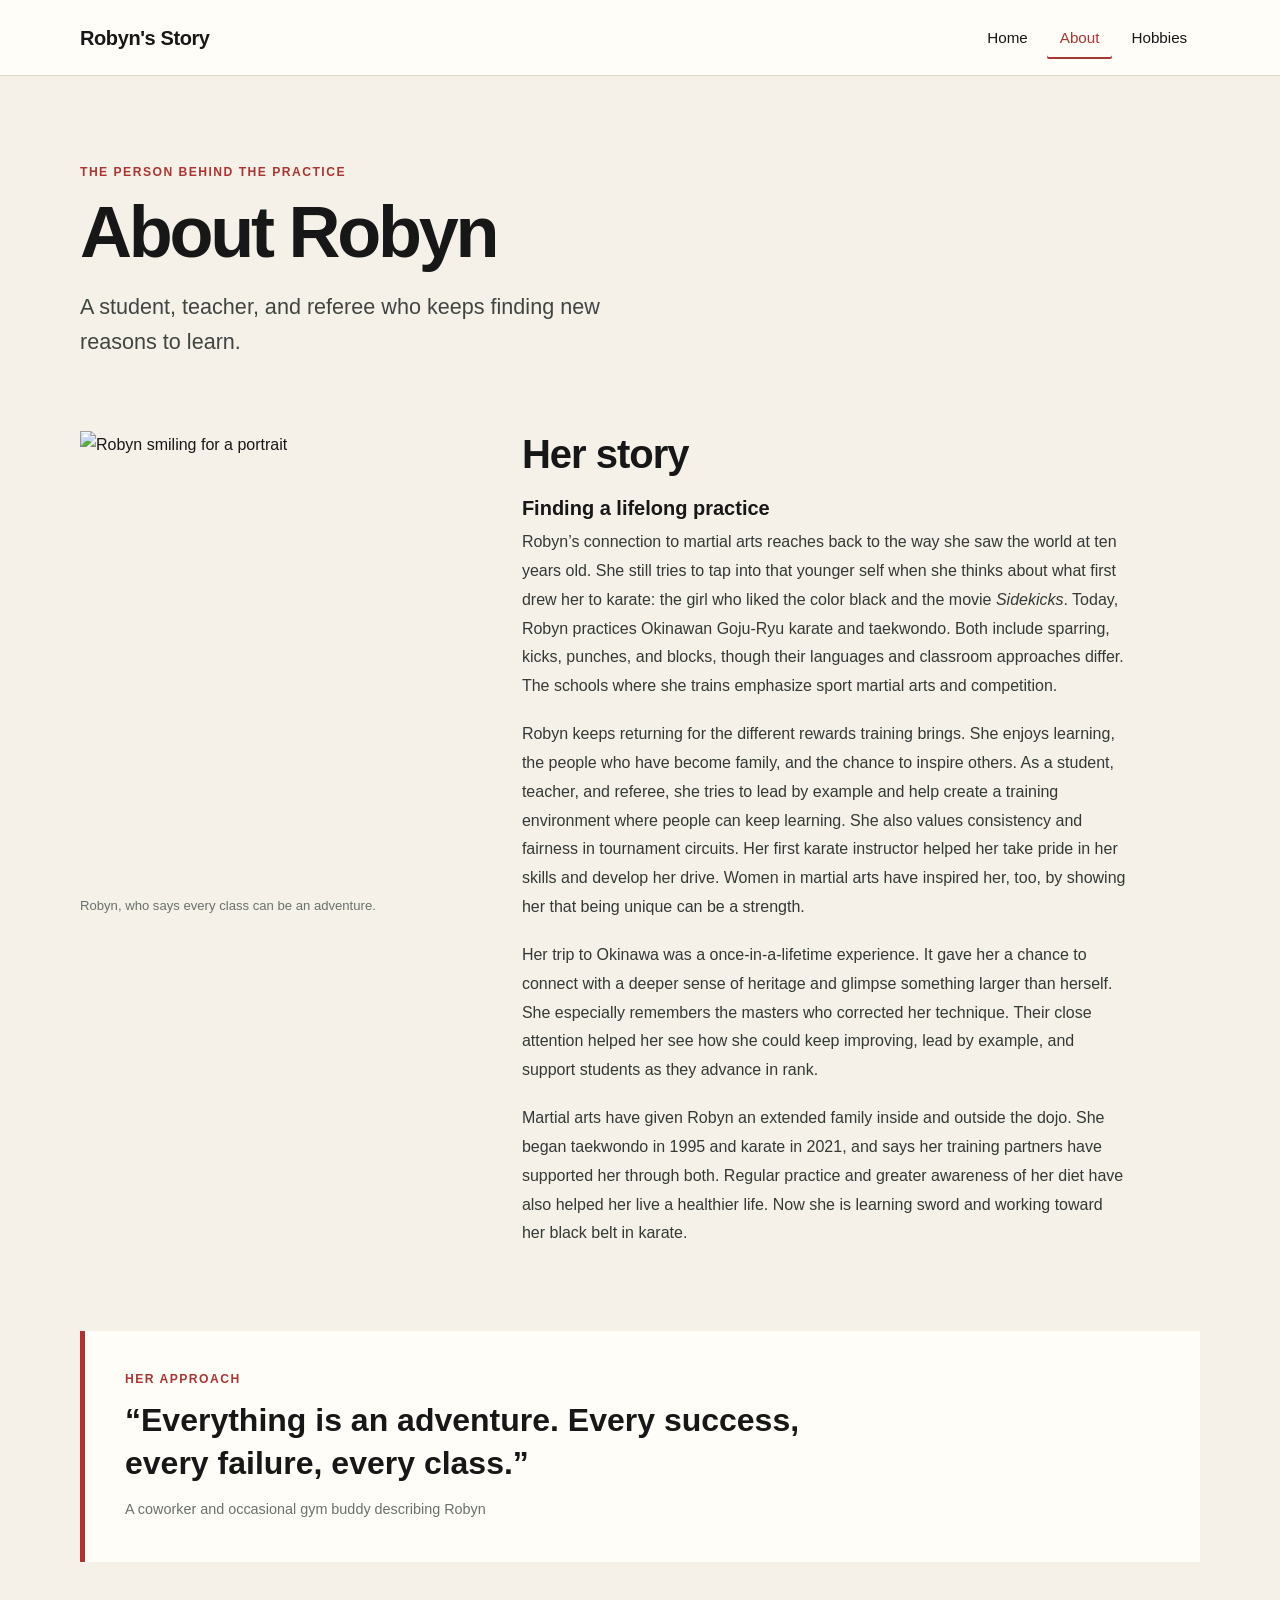
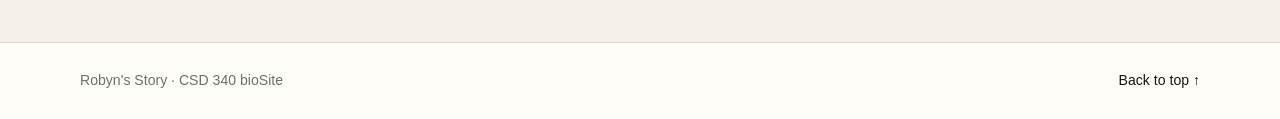
==== about.html @ a222a5d9 "Add files via upload" ====
<!-- Prince Hubbard | November 21, 2026 | Module 6.3 Assignment: bioSite Development -->
<!DOCTYPE html>
<html lang="en">
<head>
    <meta charset="UTF-8">
    <meta name="viewport" content="width=device-width, initial-scale=1.0">
    <meta name="description" content="Read Robyn's story and how martial arts have influenced her life.">
    <title>About Robyn | CSD 340 bioSite</title>
    <link rel="stylesheet" href="style.css">
</head>
<body>
    <a class="skip-link" href="#main-content">Skip to main content</a>
    <header class="site-header">
        <a class="wordmark" href="index.html">Robyn's Story</a>
        <nav class="site-nav" aria-label="Main navigation">
            <a href="index.html">Home</a>
            <a class="active" aria-current="page" href="about.html">About</a>
            <a href="hobbies.html">Hobbies</a>
        </nav>
    </header>

    <main id="main-content" class="page-width">
        <section class="page-intro" aria-labelledby="page-title">
            <p class="eyebrow">The person behind the practice</p>
            <h1 id="page-title">About Robyn</h1>
            <p class="hero-lede">A student, teacher, and referee who keeps finding new reasons to learn.</p>
        </section>

        <section class="bio-layout" aria-label="Robyn's biography">
            <figure class="portrait-card">
                <img src="images/robyn-portrait.jpg" alt="Robyn smiling for a portrait">
                <figcaption>Robyn, who says every class can be an adventure.</figcaption>
            </figure>
            <div class="prose">
                <h2>Her story</h2>
                <h3>Finding a lifelong practice</h3>
                <p>Robyn’s connection to martial arts reaches back to the way she saw the world at ten years old. She still tries to tap into that younger self when she thinks about what first drew her to karate: the girl who liked the color black and the movie <em>Sidekicks</em>. Today, Robyn practices Okinawan Goju-Ryu karate and taekwondo. Both include sparring, kicks, punches, and blocks, though their languages and classroom approaches differ. The schools where she trains emphasize sport martial arts and competition.</p>
                <p>Robyn keeps returning for the different rewards training brings. She enjoys learning, the people who have become family, and the chance to inspire others. As a student, teacher, and referee, she tries to lead by example and help create a training environment where people can keep learning. She also values consistency and fairness in tournament circuits. Her first karate instructor helped her take pride in her skills and develop her drive. Women in martial arts have inspired her, too, by showing her that being unique can be a strength.</p>
                <p>Her trip to Okinawa was a once-in-a-lifetime experience. It gave her a chance to connect with a deeper sense of heritage and glimpse something larger than herself. She especially remembers the masters who corrected her technique. Their close attention helped her see how she could keep improving, lead by example, and support students as they advance in rank.</p>
                <p>Martial arts have given Robyn an extended family inside and outside the dojo. She began taekwondo in 1995 and karate in 2021, and says her training partners have supported her through both. Regular practice and greater awareness of her diet have also helped her live a healthier life. Now she is learning sword and working toward her black belt in karate.</p>
            </div>
        </section>

        <aside class="quote-card" aria-label="Robyn's outlook on training">
            <p class="eyebrow">Her approach</p>
            <blockquote>“Everything is an adventure. Every success, every failure, every class.”</blockquote>
            <p class="quote-attribution">A coworker and occasional gym buddy describing Robyn</p>
        </aside>
    </main>

    <footer class="site-footer">
        <div class="page-width footer-inner">
            <p>Robyn's Story · CSD 340 bioSite</p>
            <a href="#main-content">Back to top ↑</a>
        </div>
    </footer>
</body>
</html>
---- style.css ----
/* Prince Hubbard | November 21, 2026 | Module 6.3 Assignment: bioSite Development */
:root {
    color-scheme: light;
    --ink: #171717;
    --ivory: #f5f1e8;
    --paper: #fffdf8;
    --dojo-red: #a93632;
    --warm-wood: #9a6847;
    --slate: #68716e;
    --line: #ded7c9;
    --shadow: 0 12px 32px rgb(23 23 23 / 10%);
    --body-font: Arial, Helvetica, sans-serif;
    --heading-font: "Trebuchet MS", Arial, sans-serif;
    --measure: 68ch;
}

* {
    box-sizing: border-box;
}

html {
    scroll-behavior: smooth;
}

body {
    margin: 0;
    background: var(--ivory);
    color: var(--ink);
    font-family: var(--body-font);
    font-size: 1rem;
    line-height: 1.7;
}

img {
    display: block;
    max-width: 100%;
}

figure {
    margin: 0;
}

h1,
h2,
h3,
p {
    margin-top: 0;
}

h1,
h2,
h3 {
    color: var(--ink);
    font-family: var(--heading-font);
    line-height: 1.15;
}

h1 {
    max-width: 14ch;
    margin-bottom: 1rem;
    font-size: clamp(2.6rem, 7vw, 5.25rem);
    font-weight: 700;
    letter-spacing: -0.045em;
}

h2 {
    margin-bottom: 0.75rem;
    font-size: clamp(1.75rem, 4vw, 2.5rem);
    letter-spacing: -0.025em;
}

h3 {
    margin-bottom: 0.5rem;
    font-size: 1.25rem;
}

a {
    color: var(--dojo-red);
}

a:hover {
    color: #762421;
}

a:focus-visible {
    outline: 3px solid var(--warm-wood);
    outline-offset: 4px;
}

.skip-link {
    position: absolute;
    top: -5rem;
    left: 1rem;
    z-index: 10;
    padding: 0.65rem 1rem;
    background: var(--paper);
    color: var(--ink);
}

.skip-link:focus {
    top: 1rem;
}

.page-width {
    width: min(1120px, calc(100% - 2.5rem));
    margin-inline: auto;
}

.site-header {
    display: flex;
    min-height: 76px;
    align-items: center;
    justify-content: space-between;
    gap: 2rem;
    padding: 0.75rem max(1.25rem, calc((100vw - 1120px) / 2));
    border-bottom: 1px solid var(--line);
    background: var(--paper);
}

.wordmark {
    color: var(--ink);
    font-family: var(--heading-font);
    font-size: 1.25rem;
    font-weight: 700;
    letter-spacing: -0.02em;
    text-decoration: none;
}

.site-nav {
    display: flex;
    flex-wrap: wrap;
    gap: 0.4rem;
}

.site-nav a {
    padding: 0.55rem 0.8rem;
    border-radius: 2px;
    color: var(--ink);
    font-size: 0.95rem;
    text-decoration: none;
}

.site-nav a:hover,
.site-nav a.active {
    color: var(--dojo-red);
}

.site-nav a.active {
    box-shadow: inset 0 -2px 0 var(--dojo-red);
}

.hero {
    display: grid;
    grid-template-columns: minmax(0, 0.95fr) minmax(0, 1.05fr);
    align-items: center;
    gap: clamp(2rem, 6vw, 5rem);
    padding-block: clamp(3.5rem, 8vw, 7rem);
}

.hero-copy {
    padding-block: 0.5rem;
}

.eyebrow,
.card-kicker {
    margin-bottom: 0.65rem;
    color: var(--dojo-red);
    font-size: 0.76rem;
    font-weight: 700;
    letter-spacing: 0.12em;
    line-height: 1.4;
    text-transform: uppercase;
}

.hero-lede {
    max-width: 46ch;
    margin-bottom: 1.5rem;
    color: #414542;
    font-size: clamp(1.1rem, 2vw, 1.35rem);
    line-height: 1.6;
}

.button-link {
    display: inline-flex;
    align-items: center;
    gap: 0.7rem;
    padding: 0.85rem 1.1rem;
    border: 1px solid var(--dojo-red);
    border-radius: 2px;
    background: var(--dojo-red);
    color: #fff;
    font-weight: 700;
    text-decoration: none;
}

.button-link:hover {
    border-color: #762421;
    background: #762421;
    color: #fff;
}

.hero-image img {
    width: 100%;
    aspect-ratio: 4 / 3;
    object-fit: cover;
    box-shadow: var(--shadow);
}

figcaption {
    margin-top: 0.55rem;
    color: var(--slate);
    font-size: 0.82rem;
    line-height: 1.45;
}

.milestones {
    padding-block: 2rem 5rem;
}

.section-heading {
    margin-bottom: 1.5rem;
}

.card-grid {
    display: grid;
    grid-template-columns: repeat(3, minmax(0, 1fr));
    gap: 1rem;
}

.story-card {
    min-height: 205px;
    padding: 1.5rem;
    border: 1px solid var(--line);
    border-top: 4px solid var(--warm-wood);
    background: var(--paper);
}

.story-card p:last-child {
    margin-bottom: 0;
    color: #414542;
}

.card-kicker {
    color: var(--warm-wood);
}

.feature-band {
    display: grid;
    grid-template-columns: minmax(0, 1fr) minmax(0, 0.8fr);
    align-items: center;
    gap: clamp(2rem, 6vw, 4rem);
    padding-block: 2rem 6rem;
}

.feature-image img {
    width: 100%;
    aspect-ratio: 16 / 10;
    object-fit: cover;
}

.feature-copy p:not(.eyebrow) {
    max-width: var(--measure);
    color: #414542;
}

.text-link {
    display: inline-block;
    margin-top: 0.5rem;
    font-weight: 700;
    text-underline-offset: 0.2em;
}

.page-intro {
    max-width: 760px;
    padding-block: clamp(3rem, 7vw, 5.5rem) 2rem;
}

.page-intro h1 {
    font-size: clamp(2.7rem, 6vw, 4.5rem);
}

.bio-layout {
    display: grid;
    grid-template-columns: minmax(240px, 0.7fr) minmax(0, 1.3fr);
    align-items: start;
    gap: clamp(2rem, 6vw, 5rem);
    padding-block: 1rem 4rem;
}

.portrait-card {
    position: sticky;
    top: 1.5rem;
}

.portrait-card img {
    width: 100%;
    aspect-ratio: 4 / 5;
    object-fit: cover;
    object-position: center 35%;
}

.prose {
    max-width: var(--measure);
}

.prose h2 {
    margin-bottom: 1.25rem;
}

.prose p {
    margin-bottom: 1.2rem;
    color: #343936;
    line-height: 1.8;
}

.quote-card {
    margin-bottom: 5rem;
    padding: clamp(1.5rem, 4vw, 2.5rem);
    border-left: 5px solid var(--dojo-red);
    background: var(--paper);
}

.quote-card blockquote {
    max-width: 38ch;
    margin: 0 0 0.75rem;
    font-family: var(--heading-font);
    font-size: clamp(1.4rem, 3vw, 2rem);
    font-weight: 700;
    line-height: 1.35;
}

.quote-attribution {
    margin-bottom: 0;
    color: var(--slate);
    font-size: 0.9rem;
}

.practice-grid {
    display: grid;
    grid-template-columns: repeat(3, minmax(0, 1fr));
    gap: 1.25rem;
    padding-block: 1rem 4rem;
}

.photo-card {
    overflow: hidden;
    border: 1px solid var(--line);
    background: var(--paper);
}

.photo-card > img {
    width: 100%;
    aspect-ratio: 4 / 3;
    object-fit: cover;
}

.photo-card-body {
    padding: 1.25rem;
}

.photo-card-body p:last-child {
    margin-bottom: 0;
    color: #414542;
}

.next-chapter {
    display: grid;
    grid-template-columns: minmax(0, 1fr) minmax(0, 1fr);
    align-items: center;
    gap: clamp(2rem, 6vw, 4rem);
    padding-block: 1rem 6rem;
}

.gate-image img {
    width: 100%;
    max-height: 540px;
    aspect-ratio: 4 / 5;
    object-fit: cover;
}

.next-chapter-copy p:not(.eyebrow) {
    max-width: 48ch;
    color: #414542;
}

.site-footer {
    border-top: 1px solid var(--line);
    background: var(--paper);
}

.footer-inner {
    display: flex;
    min-height: 76px;
    align-items: center;
    justify-content: space-between;
    gap: 1rem;
    color: var(--slate);
    font-size: 0.88rem;
}

.footer-inner p {
    margin: 0;
}

.footer-inner a {
    color: var(--ink);
    text-decoration: none;
}

.footer-inner a:hover {
    color: var(--dojo-red);
    text-decoration: underline;
}

@media (max-width: 760px) {
    .site-header {
        align-items: flex-start;
        flex-direction: column;
        gap: 0.65rem;
        padding-block: 1rem;
    }

    .site-nav {
        width: 100%;
    }

    .site-nav a {
        padding-left: 0;
        padding-right: 1.1rem;
    }

    .hero,
    .feature-band,
    .bio-layout,
    .next-chapter {
        grid-template-columns: 1fr;
    }

    .hero {
        gap: 2rem;
        padding-block: 3rem;
    }

    .card-grid,
    .practice-grid {
        grid-template-columns: 1fr;
    }

    .story-card {
        min-height: 0;
    }

    .portrait-card {
        position: static;
        max-width: 420px;
    }

    .practice-grid {
        gap: 1rem;
    }
}

@media (prefers-reduced-motion: reduce) {
    html {
        scroll-behavior: auto;
    }
}
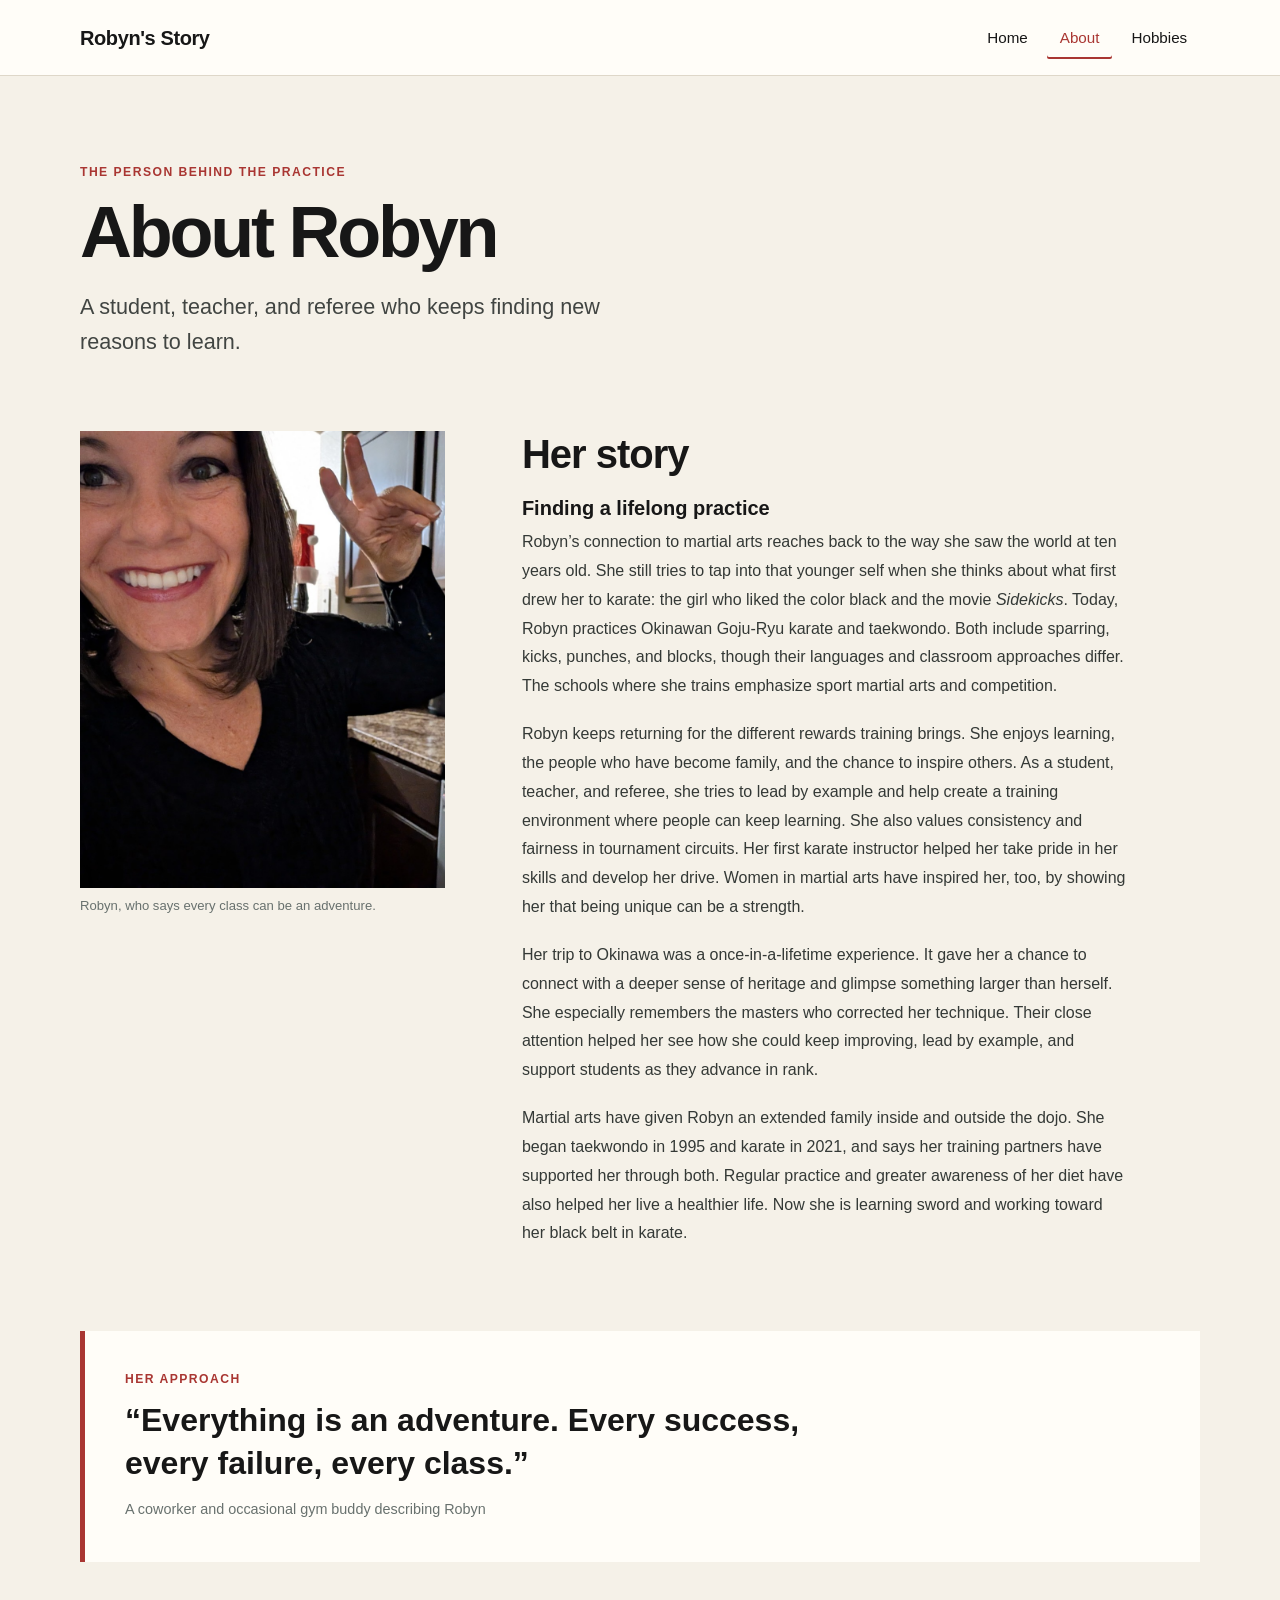
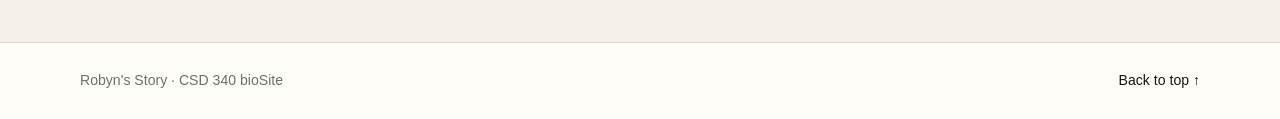
==== commit 2b5e3bca: "Add files via upload" ====
--- a/about.html
+++ b/about.html
@@ -1,4 +1,4 @@
-<!-- Prince Hubbard | November 21, 2026 | Module 6.3 Assignment: bioSite Development -->
+<!-- Prince Hubbard | November 21, 2026 | Module 7.2 Assignment: bioSite Development and GitHub Pages Deployment -->
 <!DOCTYPE html>
 <html lang="en">
 <head>
--- a/style.css
+++ b/style.css
@@ -1,4 +1,4 @@
-/* Prince Hubbard | November 21, 2026 | Module 6.3 Assignment: bioSite Development */
+/* Prince Hubbard | November 21, 2026 | Module 7.2 Assignment: bioSite Development and GitHub Pages Deployment */
 :root {
     color-scheme: light;
     --ink: #171717;
@@ -348,10 +348,14 @@
     background: var(--paper);
 }
 
-.photo-card > img {
+.photo-card-figure img {
     width: 100%;
     aspect-ratio: 4 / 3;
     object-fit: cover;
+}
+
+.photo-card-figure figcaption {
+    padding-inline: 1.25rem;
 }
 
 .photo-card-body {
